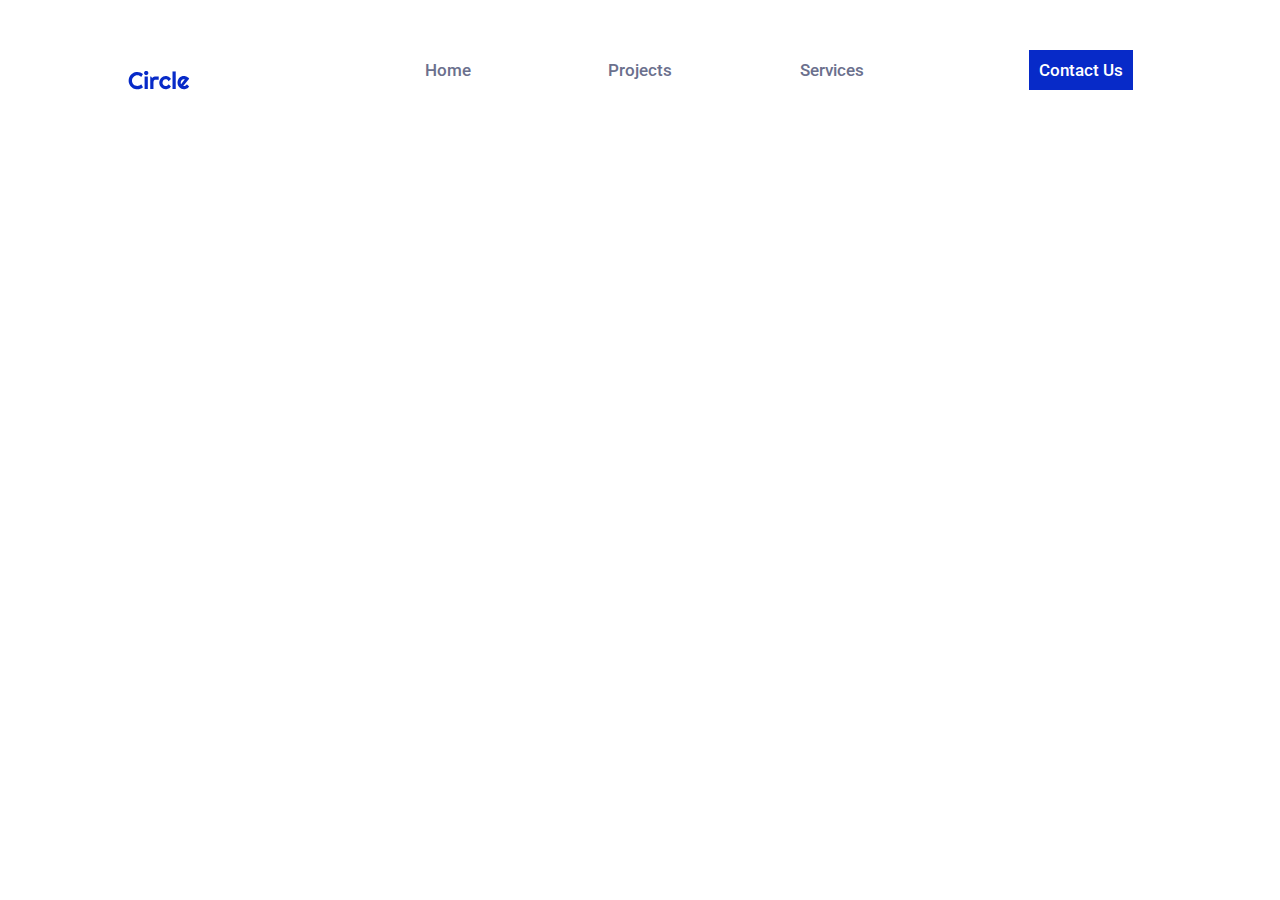
==== src/app/views/homepage.html @ c25d0486 "Header done" ====
<!DOCTYPE html>
<html lang="en">
  <head>
    <meta charset="UTF-8" />
    <meta name="viewport" content="width=device-width, initial-scale=1.0" />
    <title>Circle - Home</title>
    <link rel="stylesheet" href="../styles/homepage.css">
  </head>
  <header>
    <section id="headerSection">
        <div id="logoHeaderDiv">
            <img src="../../assets/images/logos/circle.svg"/>
        </div>
        <div id="navbarHeaderDiv">
          <div id="homeHeaderDiv" class="headerLinks">
            <a>Home</a>
          </div>
          <div id="projectsHeaderDiv" class="headerLinks">
            <a>Projects</a>
          </div>
          <div id="servicesHeaderDiv" class="headerLinks">
            <a>Services</a>
          </div>
        </div>
        <div id="linkHeaderDiv">
          <div id="contactUsHeaderDiv">
            <div id="contacUsHeaderArticle">
              <a>Contact Us</a>
            </div>
          </div>
        </div>
    </div>
  </header>
  <body>

  </body>
</html>
---- src/app/styles/homepage.css ----
@import url('https://fonts.googleapis.com/css?family=Roboto+Condensed:700|Roboto:100,300,700');

html,
body {
    margin: 0;
    padding: 0;
}

h1 {
    font-family: "Roboto";
    font-size: 60px;
    color: rgb(0, 0, 0);
    font-weight: bold;
}

h2 {
    font-family: "Roboto";
    font-size: 50px;
    color: rgb(0, 0, 0);
    font-weight: bold;
}

h3 {   
    font-family: "Roboto";
    font-size: 40px;
    color: rgb(0, 0, 0);
    font-weight: bold;
}

h4 {   
    font-family: "Roboto";
    font-size: 24px;
    color: rgb(0, 0, 0);
    font-weight: bold;
}




/* Header */

#headerSection {
    display: grid;
    grid-template-columns: 10vw 20vw 40vw 20vw 10vw;
    grid-auto-rows: minmax(10vh, auto);
}

#logoHeaderDiv {
    grid-column: 2/3;
    grid-row: 1;

    display: grid;
    justify-content: start;
    align-content: end;

}

#navbarHeaderDiv {
    grid-column: 3/4;
    grid-row: 1;

    display: grid;
    grid-template-columns: 10vw 5vw 10vw 5vw 10vw; 
    grid-auto-rows: minmax(auto,auto);
    
    padding-bottom: 10px;
}


#homeHeaderDiv {
    grid-column: 1/2;
    grid-row: 1;

    display: flex;
    justify-content: center;
    align-items: flex-end;
}

#projectsHeaderDiv {
    grid-column: 3/4;
    grid-row: 1;

    display: flex;
    justify-content: center;
    align-items: flex-end;
}

#servicesHeaderDiv {
    grid-column: 5/6;
    grid-row: 1;

    display: flex;
    justify-content: center;
    align-items: flex-end;
}

.headerLinks {
    font-family: 'Roboto';
    font-weight: 500;
    font-size: 17px;
    color: #6B708D;
}

#linkHeaderDiv {
    grid-column: 4/5;
    grid-row: 1;

    display: grid;
}

#contactUsHeaderDiv {
    grid-column: 4/5;
    grid-row: 1;

    display: flex;
    justify-content: center;
    align-items: flex-end;
    
    font-family: 'Roboto';
    font-weight: 500;
    font-size: 17px;
    color: white;    
}

#contacUsHeaderArticle {
    background-color: #072AC8;
    border: #072AC8 10px solid;
}
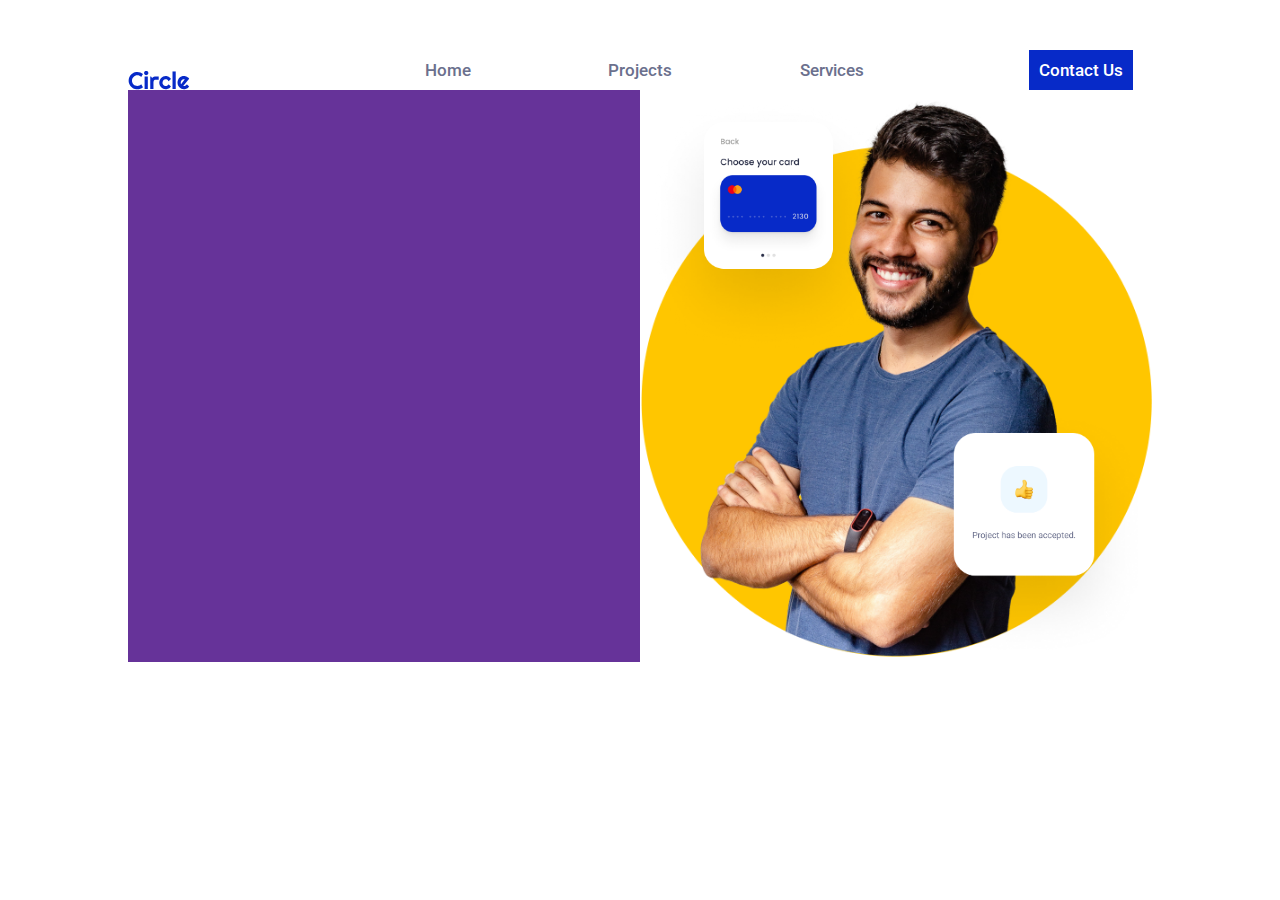
==== commit 547e4ffc: "HeroImages added" ====
--- a/src/app/views/homepage.html
+++ b/src/app/views/homepage.html
@@ -32,6 +32,16 @@
     </div>
   </header>
   <body>
+    <section id="heroSection">
+      <div id="contentHeroDiv">
+
+      </div>
+      <div id="imageHeroDiv">
+        <img id="card1Image" src="../../assets/images/hero-section/card-1.png" />
+        <img id="heroImage" src="../../assets/images/hero-section/hero-image.png" />
+        <img id="card2Image" src="../../assets/images/hero-section/card-2.png" />
+      </div>
+    </section>
 
   </body>
 </html>
--- a/src/app/styles/homepage.css
+++ b/src/app/styles/homepage.css
@@ -125,4 +125,52 @@
 #contacUsHeaderArticle {
     background-color: #072AC8;
     border: #072AC8 10px solid;
+}
+
+/* Hero Section*/
+
+#heroSection {
+    display: grid;
+    grid-template-columns: 10vw 40vw 40vw 10vw;
+    grid-row: 1;
+}
+
+#contentHeroDiv {
+    grid-column: 2/3;
+    grid-row: 1;
+
+    background-color: rebeccapurple;
+}
+
+#imageHeroDiv {
+    grid-column: 3/4;
+    grid-row: 1;
+
+    display: grid;
+
+}
+
+#card1Image {
+    grid-column: 1/2;
+    grid-row: 1;
+    
+
+    width: calc(40vw/2);
+    z-index: 0;
+}
+
+#heroImage {
+    grid-column: 1/4;
+    grid-row: 1/4;
+
+    width: 40vw;
+    z-index: -2;
+}
+
+#card2Image {
+    grid-column: 3/4;
+    grid-row: 3;
+
+    width: calc(40vw/2);
+    z-index: 1;
 }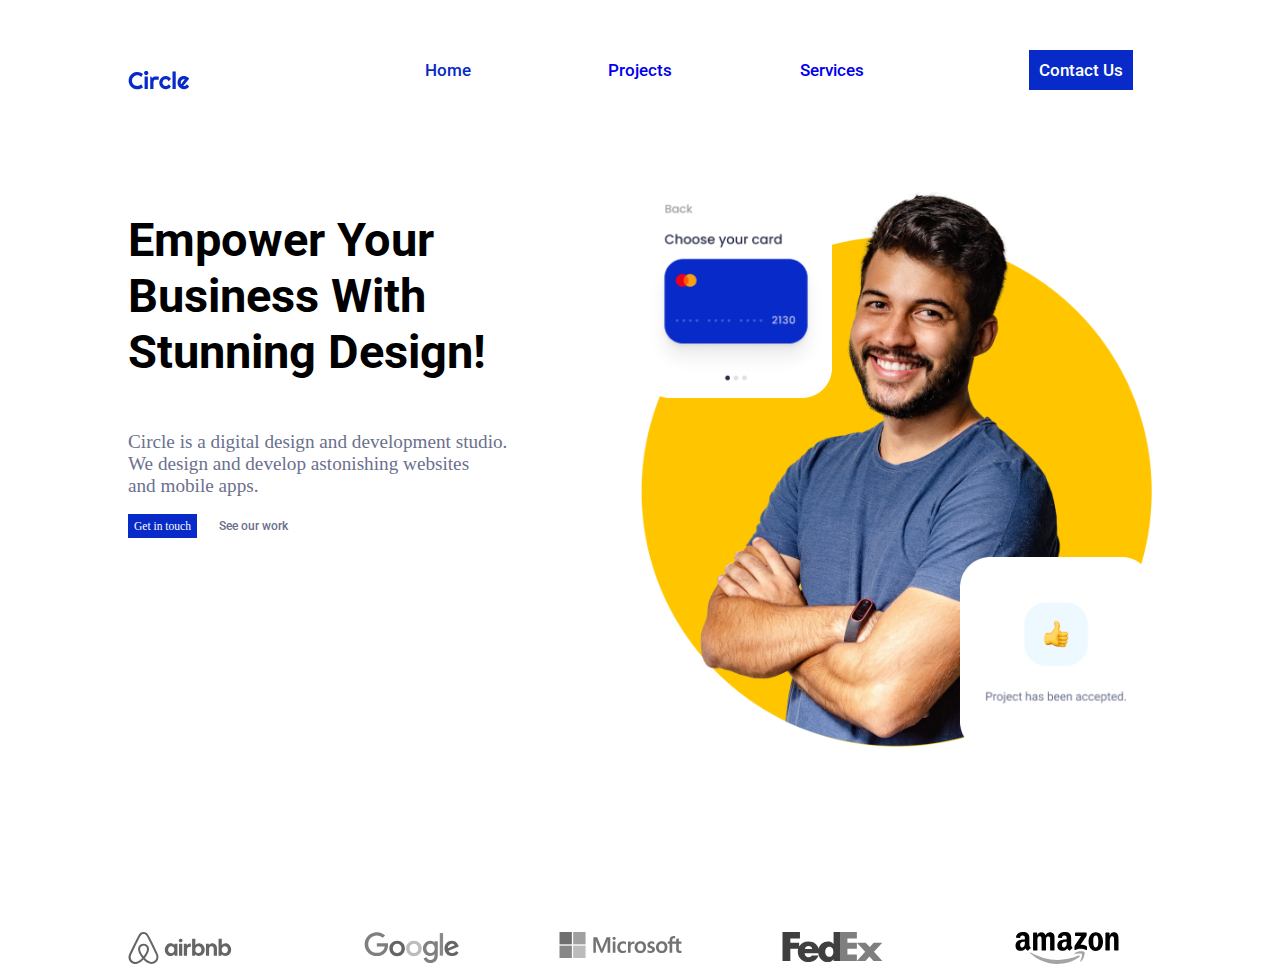
==== commit 3a6a7005: "Logos Added" ====
--- a/src/app/views/homepage.html
+++ b/src/app/views/homepage.html
@@ -12,20 +12,20 @@
             <img src="../../assets/images/logos/circle.svg"/>
         </div>
         <div id="navbarHeaderDiv">
-          <div id="homeHeaderDiv" class="headerLinks">
-            <a>Home</a>
+          <div id="homeHeaderDiv" class="headerLinks actualPage">
+            <a href="./homepage.html">Home</a>
           </div>
           <div id="projectsHeaderDiv" class="headerLinks">
-            <a>Projects</a>
+            <a href="./projectspage.html">Projects</a>
           </div>
           <div id="servicesHeaderDiv" class="headerLinks">
-            <a>Services</a>
+            <a href="./servicespage.html">Services</a>
           </div>
         </div>
         <div id="linkHeaderDiv">
           <div id="contactUsHeaderDiv">
             <div id="contacUsHeaderArticle">
-              <a>Contact Us</a>
+              <a href="./contactuspage.html">Contact Us</a>
             </div>
           </div>
         </div>
@@ -34,7 +34,16 @@
   <body>
     <section id="heroSection">
       <div id="contentHeroDiv">
-
+        <div>
+          <h1>Empower Your<br/> Business With<br/> Stunning Design!</h1>
+        </div>
+        <div id="descriptionContentDiv">
+          <p>Circle is a digital design and development studio.<br/> We design and develop astonishing websites<br/> and mobile apps.</p>
+        </div>
+        <div>
+          <a id="GetDesciptionLink">Get in touch</a>
+          <a id="WorkDescriptionLink">See our work</a>
+        </div>
       </div>
       <div id="imageHeroDiv">
         <img id="card1Image" src="../../assets/images/hero-section/card-1.png" />
@@ -42,6 +51,24 @@
         <img id="card2Image" src="../../assets/images/hero-section/card-2.png" />
       </div>
     </section>
-
+    <section id="CompaniesSection">
+      <div id="CompaniesDiv">
+        <div id="airbnbLogo">
+          <img src="../../assets/images/logos/airbnb-logo.svg">
+        </div>
+        <div id="googleLogo">
+          <img src="../../assets/images/logos/google-logo.svg">
+        </div>
+        <div id="microsoftLogo">
+          <img src="../../assets/images/logos/microsoft-logo.svg">
+        </div>
+        <div id="fedexLogo">
+          <img src="../../assets/images/logos/fedex-logo.svg">
+        </div>
+        <div id="amazonLogo">
+          <img src="../../assets/images/logos/amazon-logo.svg">
+        </div>
+      </div>
+    </section>
   </body>
 </html>
--- a/src/app/styles/homepage.css
+++ b/src/app/styles/homepage.css
@@ -8,7 +8,7 @@
 
 h1 {
     font-family: "Roboto";
-    font-size: 60px;
+    font-size: 3.7vw;
     color: rgb(0, 0, 0);
     font-weight: bold;
 }
@@ -33,8 +33,6 @@
     color: rgb(0, 0, 0);
     font-weight: bold;
 }
-
-
 
 
 /* Header */
@@ -43,6 +41,10 @@
     display: grid;
     grid-template-columns: 10vw 20vw 40vw 20vw 10vw;
     grid-auto-rows: minmax(10vh, auto);
+
+    position: fixed;
+    z-index: 1;
+    background-color: white;
 }
 
 #logoHeaderDiv {
@@ -64,6 +66,10 @@
     grid-auto-rows: minmax(auto,auto);
     
     padding-bottom: 10px;
+}
+
+#navbarHeaderDiv div a {
+    text-decoration: none;
 }
 
 
@@ -125,6 +131,19 @@
 #contacUsHeaderArticle {
     background-color: #072AC8;
     border: #072AC8 10px solid;
+    color: white;
+}
+
+#contacUsHeaderArticle a {
+    color: white;
+    text-decoration: none;
+}
+
+.actualPage a{
+    font-family: 'Roboto';
+    font-weight: 500;
+    font-size: 17px;
+    color: rgba(7, 42, 200, 1);
 }
 
 /* Hero Section*/
@@ -133,13 +152,42 @@
     display: grid;
     grid-template-columns: 10vw 40vw 40vw 10vw;
     grid-row: 1;
-}
+
+    padding-top: 20vh;
+}
+
 
 #contentHeroDiv {
     grid-column: 2/3;
     grid-row: 1;
 
-    background-color: rebeccapurple;
+    
+    display: flex;
+    flex-direction: column;
+}
+
+#descriptionContentDiv {
+    font-family: "Roboto Regular";
+    font-size: 1.5vw;
+    font-weight: 400;
+    text-align: left;
+    color: rgba(107, 112, 141, 1);
+
+}
+
+#GetDesciptionLink {
+    background-color: #072AC8;
+    border: #072AC8 0.5vw solid;
+    color: white;
+    margin-right: 1.4vw;
+    font-size: 0.9vw;
+}
+
+#WorkDescriptionLink {
+    font-family: 'Roboto';
+    font-weight: 500;
+    font-size: 0.9vw;
+    color: rgba(107, 112, 141, 1)
 }
 
 #imageHeroDiv {
@@ -154,8 +202,7 @@
     grid-column: 1/2;
     grid-row: 1;
     
-
-    width: calc(40vw/2);
+    width: 15vw;
     z-index: 0;
 }
 
@@ -171,6 +218,67 @@
     grid-column: 3/4;
     grid-row: 3;
 
-    width: calc(40vw/2);
+    width: 15vw;
     z-index: 1;
+}
+
+/* Companies Section */
+
+#CompaniesSection {
+    display: grid;
+    grid-row: 1;
+    grid-template-columns: 10vw 80vw 10vw;
+    margin-top: 20vh;
+}
+
+#CompaniesDiv {
+    display: grid;
+    grid-row: 1;
+    grid-column: 2;
+    grid-template-columns: repeat(20,1fr);
+}
+
+#airbnbLogo {
+    grid-column: 1;
+    filter: grayscale(100%);
+}
+
+#airbnbLogo:hover {
+    filter: grayscale(0);
+}
+
+#googleLogo {
+    grid-column: 6;
+    filter: grayscale(100%);
+}
+
+#googleLogo:hover {
+    filter: grayscale(0);
+}
+
+#microsoftLogo {
+    grid-column: 10;
+    filter: grayscale(100%);
+}
+
+#microsoftLogo:hover {
+    filter: grayscale(0);
+}
+
+#fedexLogo {
+    grid-column: 14;
+    filter: grayscale(100%);
+}
+
+#fedexLogo:hover {
+    filter: grayscale(0);
+}
+
+#amazonLogo {
+    grid-column: 19;
+    filter: grayscale(100%);
+}
+
+#amazonLogo:hover {
+    filter: grayscale(0);
 }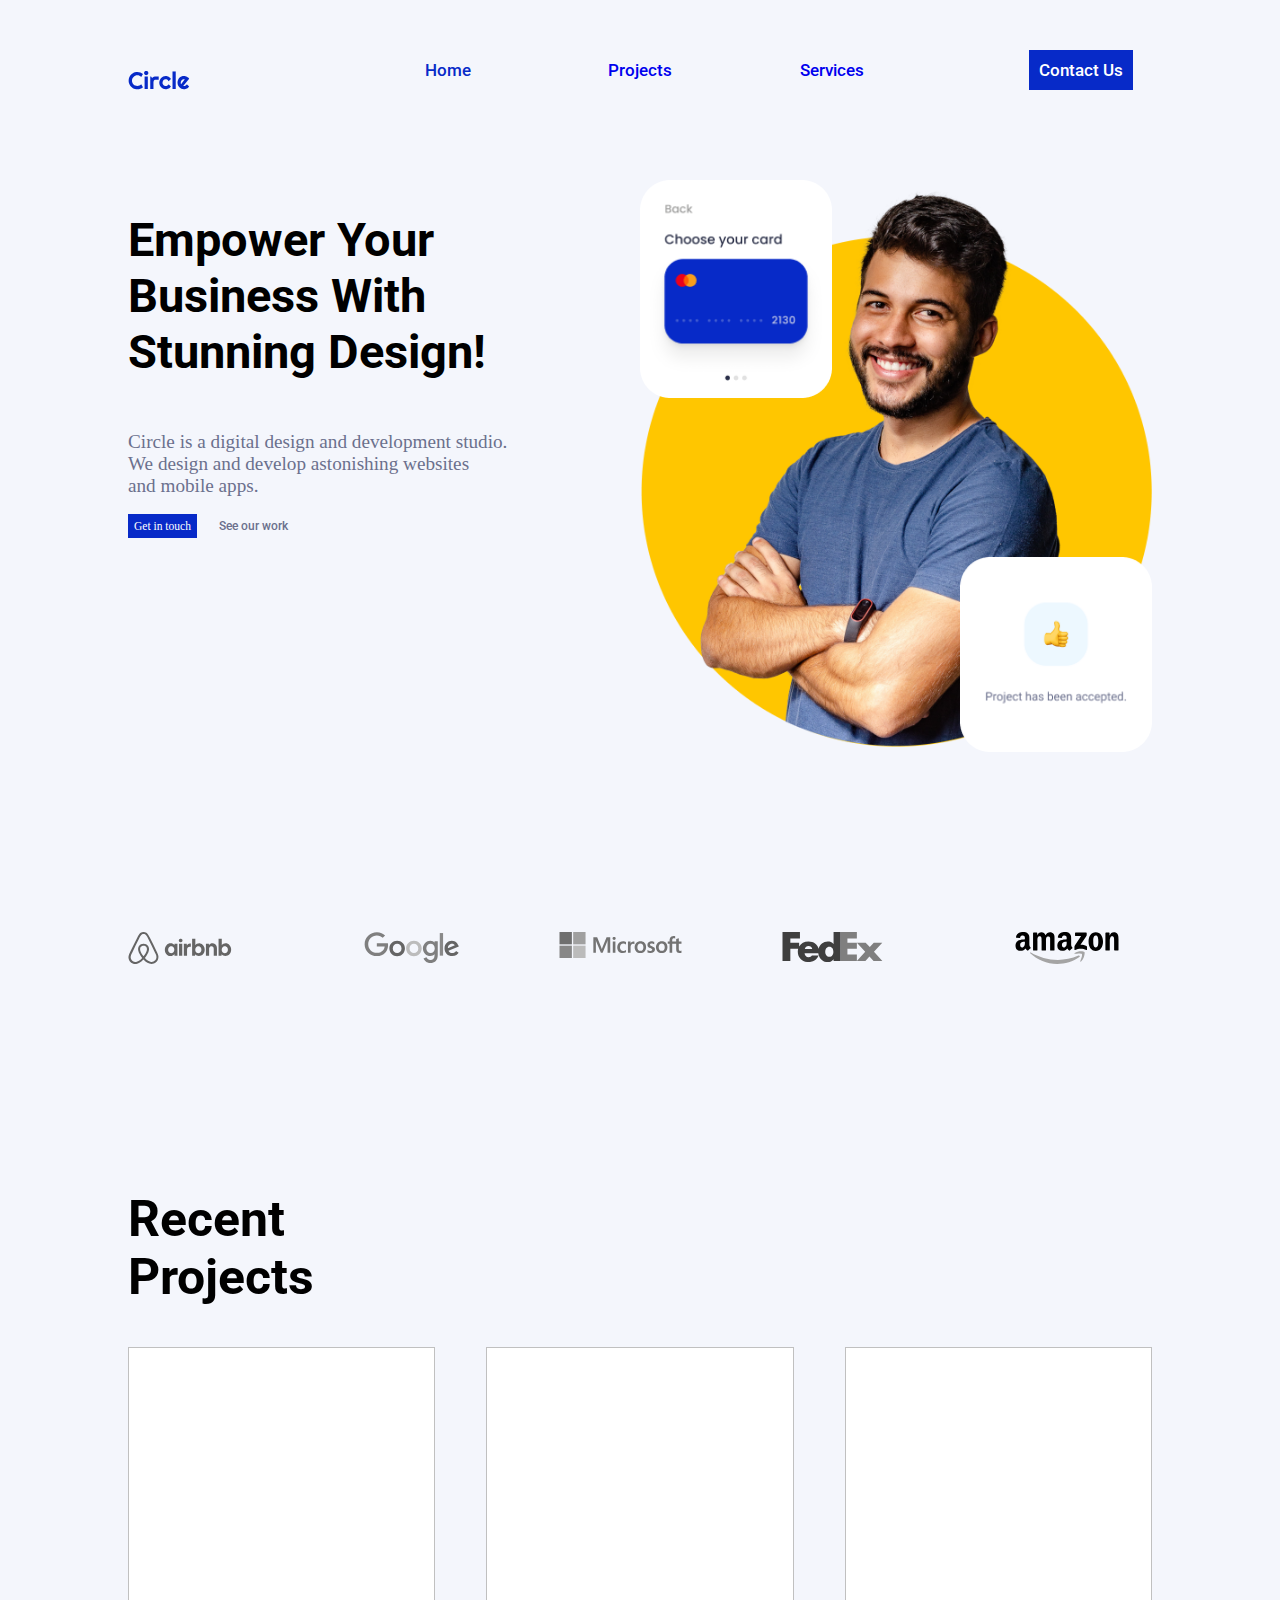
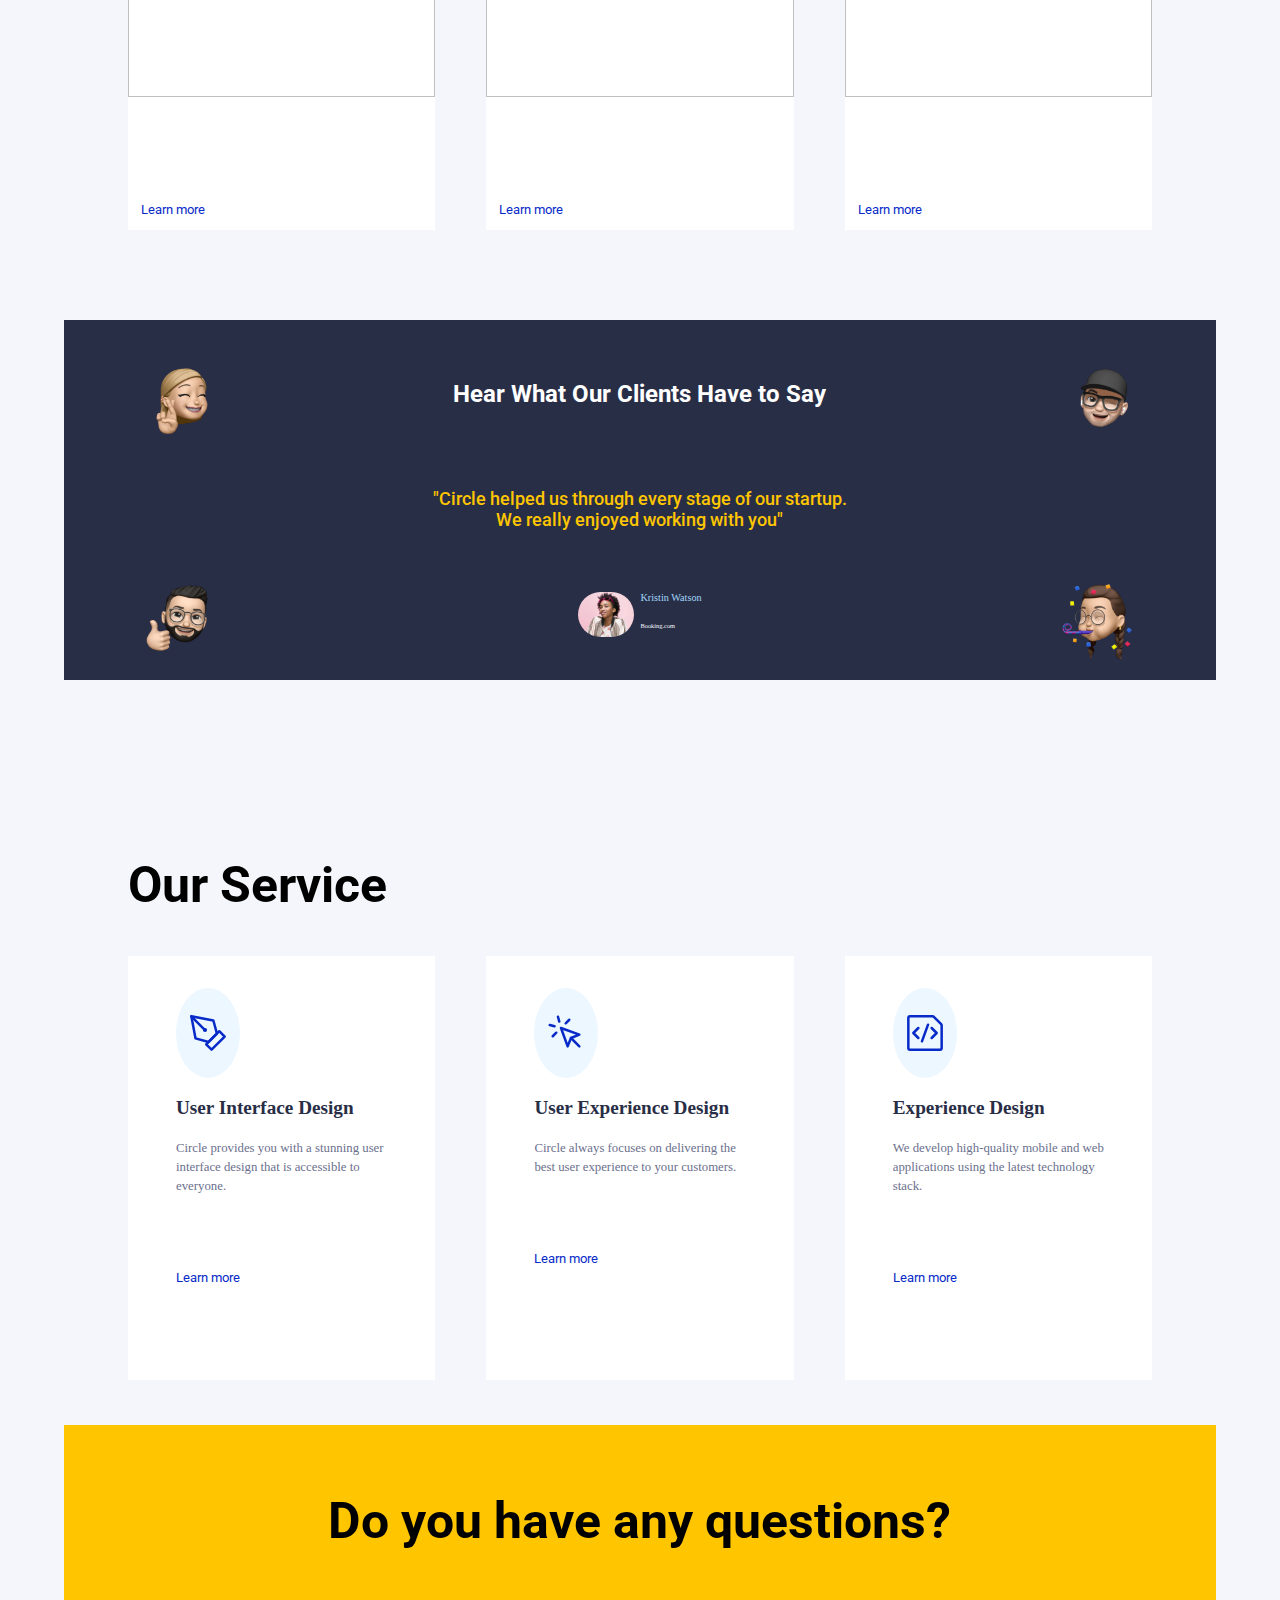
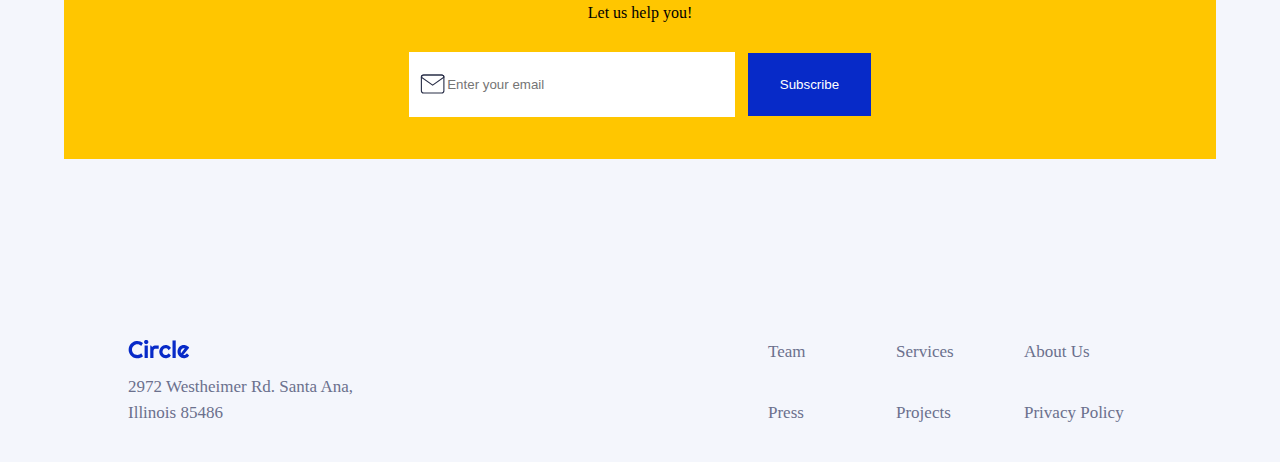
==== commit d5987efc: "done" ====
--- a/src/app/views/homepage.html
+++ b/src/app/views/homepage.html
@@ -31,7 +31,7 @@
         </div>
     </div>
   </header>
-  <body>
+  <body onload="ChargeProjects()">
     <section id="heroSection">
       <div id="contentHeroDiv">
         <div>
@@ -70,5 +70,170 @@
         </div>
       </div>
     </section>
+    <section id="RecentProjectsSection">
+      <div id="RecentProjectsTitle">
+        <h2>Recent Projects</h2>
+      </div>
+      <div id="project1div">
+        <img id="project1image">
+        <div id="infoProject1div">
+          <h4 id="titleProject1"></h4>
+          <a id="contentProject1"></a>
+          <a class="serviceLearnMore">Learn more</a>
+        </div>
+      </div>
+      <div id="project2div">
+        <img id="project2image">
+        <div id="infoProject2div">
+          <h4 id="titleProject2"></h4>
+          <a id="contentProject2"></a>
+          <a class="serviceLearnMore">Learn more</a>
+        </div>
+      </div>
+      <div id="project3div">
+        <img id="project3image">
+        <div id="infoProject3div">
+          <h4 id="titleProject3"></h4>
+          <a id="contentProject3"></a>
+          <a class="serviceLearnMore">Learn more</a>
+        </div>
+      </div>
+    </section>
+    <section id="TestimonialSection">
+      <div id="TestimonialDiv">
+        <div id="TestimonialTitleDiv">
+          <div>
+            <img src="../../assets/images/testimonial-section/memoji-1.png">
+          </div>
+          <div>
+            <h3>Hear What Our Clients Have to Say</h3>
+          </div>
+          <div>
+            <img src="../../assets/images/testimonial-section/memoji-2.png">
+          </div>
+        </div>
+        <div id="TestimonialSubTitleDiv">
+          <div>
+            <a>"Circle helped us through every stage of our startup. <br>We really enjoyed working with you"</a>
+          </div>
+        </div>
+        <div id="TestimonialUserDiv">
+          <div>
+            <img src="../../assets/images/testimonial-section/memoji-3.png">
+          </div>
+          <div id="userInfoDiv">
+            <div>
+              <div id="userInfoImageDiv">
+                <img src="../../assets/images/testimonial-section/profile.png">
+              </div>
+              <div id="userInfoNameDiv">
+                <a>Kristin Watson</a>
+              </div>
+              <div id="userInfoPageDiv">
+                <a>Booking.com</a>
+              </div>
+            </div>
+          </div>
+          <div>
+            <img src="../../assets/images/testimonial-section/memoji-4.png">
+          </div>
+        </div>
+      </div>
+    </section>
+    <section id="ourServicesSection">
+      <div id="ourProjectsTitle">
+        <h2>Our Service</h2>
+      </div>
+      <div id="interfaceServiceDiv">
+        <div class="serviceImageDiv">
+            <img id="interfaceServiceImage" src="../../assets/images/services-section/icons/1.svg" />
+        </div>
+        <div>
+          <p class="serviceTitle">User Interface Design</p>
+        </div>
+        <div>
+          <a class="serviceText">Circle provides you with a stunning user interface design that is accessible to everyone.</a>
+        </div>
+        <div class="serviceLearnMoreDiv">
+          <a class="serviceLearnMore">Learn more</a>
+        </div>
+      </div>
+      <div id="experienceServiceDiv">
+        <div class="serviceImageDiv">
+          <img id="experienceServiceImage" src="../../assets/images/services-section/icons/2.svg" />
+        </div>
+        <div>
+          <p class="serviceTitle">User Experience Design</p>
+        </div>
+        <div>
+          <a class="serviceText">Circle always focuses on delivering the best user experience to your customers.</a>
+        </div>
+        <div class="serviceLearnMoreDiv">
+          <a class="serviceLearnMore">Learn more</a>
+        </div>
+      </div>
+      <div id="developmentServiceDiv">
+        <div class="serviceImageDiv">
+          <img id="developmentServiceImage" src="../../assets/images/services-section/icons/3.svg" />
+        </div>
+        <div>
+          <p class="serviceTitle">Experience Design</p>
+        </div>
+        <div>
+          <a class="serviceText">We develop high-quality mobile and web applications using the latest technology stack.</a>
+        </div>
+        <div class="serviceLearnMoreDiv">
+          <a class="serviceLearnMore">Learn more</a>
+        </div>
+      </div>
+      </div>
+    </section>
+    <section id="questionSection">
+      <div id="contentQuestionDiv">
+        <div id="questionTitleDiv">
+          <h2>Do you have any questions?</h2>
+        </div>
+        <div id="questionSubTitleDiv">
+          <a>Let us help you!</a>
+        </div>
+        <div id="questionMailDiv">
+          <div>
+            <img id="mailIcon" src="../../assets/images/newsletter/icon/mail.svg">
+            <input id="subscribeQuestionInput" placeholder="Enter your email" type="text" >
+            <button id="subscribeQuestionButton">Subscribe</button>
+          </div>
+        </div>
+      </div>
+    </section>
+    <footer>
+      <section id="footerSection">
+        <div id="logoFooterDiv">
+          <img src="../../assets/images/logos/circle.svg">
+        </div>
+        <div id="teamFooterDiv">
+          <a>Team</a>
+        </div>
+        <div id="servicesFooterDiv">
+          <a>Services</a>
+        </div>
+        <div id="aboutUsFooterDiv">
+          <a>About Us</a>
+        </div>
+        <div id="locationFooterDiv">
+          <a>2972 Westheimer Rd. Santa Ana,<br>Illinois 85486</a>
+        </div>
+        <div id="pressFooterDiv">
+          <a>Press</a>
+        </div>
+        <div id="projectsFooterDiv">
+          <a>Projects</a>
+        </div>
+        <div id="policyFooterDiv">
+          <a>Privacy Policy</a>
+        </div>
+      </section>
+    </footer>
   </body>
 </html>
+
+<script src="../services/index.js"></script>--- a/src/app/styles/homepage.css
+++ b/src/app/styles/homepage.css
@@ -4,6 +4,7 @@
 body {
     margin: 0;
     padding: 0;
+    background: rgba(244, 246, 252, 1);
 }
 
 h1 {
@@ -22,7 +23,7 @@
 
 h3 {   
     font-family: "Roboto";
-    font-size: 40px;
+    font-size: 1.5rem;
     color: rgb(0, 0, 0);
     font-weight: bold;
 }
@@ -43,8 +44,10 @@
     grid-auto-rows: minmax(10vh, auto);
 
     position: fixed;
-    z-index: 1;
-    background-color: white;
+    z-index: 2;
+    background: rgba(244, 246, 252, 1);
+
+    padding-bottom: 5vh;
 }
 
 #logoHeaderDiv {
@@ -134,6 +137,14 @@
     color: white;
 }
 
+@media screen and (max-width: 750px) {
+    #contacUsHeaderArticle {
+        background-color: #072AC8;
+        border: #072AC8 3px solid;
+        color: white;
+    }
+}
+
 #contacUsHeaderArticle a {
     color: white;
     text-decoration: none;
@@ -195,7 +206,7 @@
     grid-row: 1;
 
     display: grid;
-
+    
 }
 
 #card1Image {
@@ -203,7 +214,17 @@
     grid-row: 1;
     
     width: 15vw;
-    z-index: 0;
+    z-index: 1;
+
+    animation: identifier1 20s infinite;
+}
+
+@keyframes identifier1 {
+    0%   {    grid-column: 1/2; grid-row: 1; }
+    25%  {    grid-column: 1/2; grid-row: 3; }
+    50%  {    grid-column: 3/4; grid-row: 3; }
+    75%  {    grid-column: 3/4; grid-row: 1; }
+    100% {    grid-column: 1/2; grid-row: 1; }
 }
 
 #heroImage {
@@ -211,7 +232,7 @@
     grid-row: 1/4;
 
     width: 40vw;
-    z-index: -2;
+    z-index: 0;
 }
 
 #card2Image {
@@ -220,6 +241,15 @@
 
     width: 15vw;
     z-index: 1;
+    animation: identifier2 20s infinite;
+}
+
+@keyframes identifier2 {
+    0% {    grid-column: 3/4; grid-row: 3; }
+    25% {    grid-column: 3/4; grid-row: 1; }
+    50% {    grid-column: 1/2; grid-row: 1; }
+    75% {    grid-column: 1/2; grid-row: 3; }
+    100% {    grid-column: 3/4; grid-row: 3; }
 }
 
 /* Companies Section */
@@ -228,7 +258,7 @@
     display: grid;
     grid-row: 1;
     grid-template-columns: 10vw 80vw 10vw;
-    margin-top: 20vh;
+    margin: 20vh 0 20vh;
 }
 
 #CompaniesDiv {
@@ -281,4 +311,582 @@
 
 #amazonLogo:hover {
     filter: grayscale(0);
+}
+
+@media screen and (max-width: 750px) {
+    #CompaniesDiv {
+        row-gap: 20px;
+    }
+    #airbnbLogo {
+        grid-column: 1;
+        filter: grayscale(100%);
+    }
+
+    #googleLogo {
+        grid-column: 14;
+        filter: grayscale(100%);
+    }
+
+    #microsoftLogo {
+        grid-column: 1;
+        grid-row: 3;
+        filter: grayscale(100%);
+    }
+
+    #fedexLogo {
+        grid-column: 14;
+        grid-row: 3;
+        filter: grayscale(100%);
+    }
+}
+
+/* Recent Projects */
+
+#RecentProjectsSection {
+    display: grid;
+    grid-row: 1;
+    grid-template-columns: 10vw 24vw 4vw 24vw 4vw 24vw 10vw;
+    margin-bottom: 10vh;
+}
+
+#RecentProjectsSection img {
+    height: 350px;
+}
+
+#RecentProjectsSection h4 {
+    margin-bottom: 10px;
+}
+
+
+
+#RecentProjectsTitle {
+    grid-column: 2;
+}
+
+@media screen and (max-width: 750px) {
+
+}
+
+#project1div {
+    display: flex;
+    flex-direction: column;
+
+    grid-row: 2;
+    grid-column: 2;
+
+    background-color: white;
+}
+
+
+#infoProject1div {
+    display: flex;
+    flex-direction: column;
+
+    padding: 1vw;
+}
+
+#contentProject1 {
+    margin-bottom: 50px;
+
+    font-family: 'Roboto Regular';
+    font-weight: 400;
+    color: rgba(107, 112, 141, 1);
+}
+
+#project2div {
+    display: flex;
+    flex-direction: column;
+
+    grid-row: 2;
+    grid-column: 4;
+
+    background-color: white;
+}
+
+
+
+#infoProject2div {
+    display: flex;
+    flex-direction: column;
+
+    padding: 1vw;
+}
+
+#contentProject2 {
+    margin-bottom: 50px;
+
+    font-family: 'Roboto Regular';
+    font-weight: 400;
+    color: rgba(107, 112, 141, 1);
+}
+#project3div {
+    display: flex;
+    flex-direction: column;
+
+    grid-row: 2;
+    grid-column: 6;
+
+    background-color: white;
+}
+
+@media screen and (max-width: 750px) {
+
+    #project1div {
+        grid-row: 2;
+        grid-column: 2/7;
+    }
+
+    #project2div, #project3div {
+        display: none;
+    }
+}
+
+#infoProject3div {
+    display: flex;
+    flex-direction: column;
+
+    padding: 1vw;
+}
+
+#contentProject3 {
+    margin-bottom: 50px;
+
+    font-family: 'Roboto Regular';
+    font-weight: 400;
+    color: rgba(107, 112, 141, 1);
+}
+
+/* Testimonial Section */
+
+#TestimonialSection {
+    display: grid;
+    grid-row: 1;
+    grid-template-columns: 5vw 90vw 5vw;
+}
+
+#TestimonialDiv {
+    grid-column: 2;
+    background: rgba(41, 46, 71, 1);
+
+    display: flex;
+    flex-direction: column;
+    
+}
+
+#TestimonialDiv > div {
+    height: 12vh;
+    display: grid;
+    grid-template-columns: 1fr 3fr 1fr;
+}
+
+#TestimonialDiv > div > div {
+    height: 10vh;
+}
+
+#TestimonialDiv > div > div > img { 
+    object-fit: contain;
+    width: 100%;
+    height: 100%;
+}
+
+#TestimonialTitleDiv {
+    text-align: center;
+    margin-top: 4vh;
+}
+
+#TestimonialTitleDiv h3 {
+    color: white;
+    justify-content: end;
+}
+
+
+#TestimonialSubTitleDiv > div {
+    color: rgba(255, 198, 0, 1);
+
+    grid-column: 2;
+    text-align: center;
+    
+    font-size: 1.4vw;
+    font-family: 'Roboto';
+    font-weight: 500;
+
+    display: flex;
+    justify-content: center;
+    align-items: center;
+}
+
+
+#userInfoDiv {
+    display: flex;
+    justify-content: center;
+    align-items: center;
+}
+#userInfoDiv > div{
+    display: grid;
+    grid-template-columns: auto;
+    grid-gap: 0.5vw;
+}
+
+#userInfoImageDiv {
+    grid-row: 1/3;
+    grid-column: 1;
+}
+
+#userInfoImageDiv > img {
+    height: 5vh;
+    border-radius: 50px;
+}
+
+#userInfoNameDiv {
+    grid-row: 1;
+    grid-column: 2/3;
+    color: rgba(162, 214, 249, 1);
+    font-size: .8vw;
+}
+
+#userInfoPageDiv {
+    grid-row: 2;
+    grid-column: 2/3;
+    color: rgba(244, 246, 252, 1);
+    font-size: 0.5vw;
+}
+
+
+/* Our Services */
+
+#ourServicesSection {
+    display: grid;
+    grid-template-columns: 10vw 24vw 4vw 24vw 4vw 24vw 10vw;
+    grid-row: 1;
+
+    padding-top: 15vh;
+}
+
+#ourProjectsTitle {
+    grid-column: 2;
+}
+
+#interfaceServiceDiv {
+    grid-row: 2;
+    grid-column: 2/3;
+
+    background: rgba(255, 255, 255, 1);
+
+    display: flex;
+    flex-direction: column;
+    
+    padding: 2em 3em;
+    height: 40vh;
+}
+
+.serviceImageDiv {
+    display: grid;
+    align-items: center;
+    justify-content: center;
+    
+    background: rgba(236, 247, 255, 1);
+
+    border-radius: 50%;
+    width: 5vw;
+    height: 10vh;
+}
+
+#experienceServiceDiv {
+    grid-row: 2;
+    grid-column: 4/5;
+
+    background: rgba(255, 255, 255, 1);
+
+    display: flex;
+    flex-direction: column;
+
+    padding: 2em 3em;
+    height: 40vh;
+}
+
+#developmentServiceDiv {
+    grid-row: 2;
+    grid-column: 6/7;
+
+    background: rgba(255, 255, 255, 1);
+
+    display: flex;
+    flex-direction: column;
+
+    padding: 2em 3em;
+    height: 40vh;
+}
+
+.serviceTitle {
+    font-family: 'Roboto Medium';
+    font-size: 1.5vw;
+    font-weight: bold;
+    letter-spacing: 0em;
+    color: rgba(41, 46, 71, 1);
+}
+
+.serviceText {
+    font-family: 'Roboto Regular';
+    font-size: 1vw;
+    font-weight: 500;
+    line-height: 2vh;
+    letter-spacing: 0em;
+    color: rgba(107, 112, 141, 1);
+}
+
+.serviceLearnMoreDiv {
+    height: 10vh;
+    display: flex; 
+    align-items: end;
+}
+
+.serviceLearnMore {
+    font-family: 'Roboto';
+    font-size: 1vw;
+    font-weight: 400;
+    letter-spacing: 0em;
+    text-align: left;
+    color: rgba(7, 42, 200, 1);
+}
+
+@media screen and (max-width: 750px) {
+
+    #interfaceServiceDiv {
+        grid-row: 2;
+        grid-column: 2/7;
+    }
+
+    #experienceServiceDiv, #developmentServiceDiv {
+        display: none;
+    }
+}
+
+/*Question */
+
+#questionSection {
+    display: grid;
+    grid-row: 1;
+    grid-template-columns: 5vw 90vw 5vw;
+
+    margin: 5vh 0;
+}
+
+#contentQuestionDiv {
+    display: grid;
+    grid-template-columns: 0.5fr 1.5fr 0.5fr;
+    grid-column: 2;
+    background: rgba(255, 198, 0, 1);
+
+    padding: 2vw;
+    row-gap: 1vw;
+}
+
+#questionTitleDiv {
+    grid-column: 2;
+    text-align: center;
+}
+
+
+#questionSubTitleDiv {
+    grid-column: 2;
+    text-align: center;
+    margin-bottom: 2vh;
+}
+
+#questionMailDiv {
+    grid-column: 2;
+    margin-bottom: 2vh;
+    display: flex;
+    justify-content: center;
+
+    height: 7vh;
+}
+
+#questionMailDiv > div{
+    width: 70%;
+    display: flex;
+    gap: 1vw;
+    justify-content: center;
+    align-items: center;
+}
+
+#mailIcon{
+    position: absolute;
+    transform: scale(0.9) translateX(-18vw);
+}
+
+@media screen and (max-width: 750px) {
+    #mailIcon{
+        display: none;
+    }
+}
+
+
+#subscribeQuestionInput {
+    height: 100%;
+    width: 100%;
+    padding-left: 3vw;
+    border: none;
+}
+
+#subscribeQuestionButton {
+    background-color: #072AC8;
+    color: white;
+    border: #072AC8 0.5vw solid;
+    height: 100%;
+    width: 40%;
+}
+
+/* Footer */
+
+#footerSection {
+    display: grid;
+    grid-template-columns: repeat(10, 10vw);
+    grid-row: 1;
+    padding: 15vh 0 4vh;
+    row-gap: 1vh;
+}
+
+footer a:hover {
+    text-decoration: underline;
+    cursor: pointer;
+}
+
+#logoFooterDiv {
+    grid-row: 1;
+    grid-column: 2;
+}
+
+#teamFooterDiv {
+    grid-row: 1;
+    grid-column: 7;
+
+    font-family: 'Roboto Regular';
+    font-size: 1.0625rem;
+    font-weight: 400;
+    line-height: 26px;
+
+    color: rgba(107, 112, 141, 1);
+
+}
+
+#servicesFooterDiv {
+    grid-row: 1;
+    grid-column: 8;
+
+    font-family: 'Roboto Regular';
+    font-size: 1.0625rem;
+    font-weight: 400;
+    line-height: 26px;
+
+    color: rgba(107, 112, 141, 1);
+}
+
+#aboutUsFooterDiv {
+    grid-row: 1;
+    grid-column: 9;
+
+    font-family: 'Roboto Regular';
+    font-size: 1.0625rem;
+    font-weight: 400;
+    line-height: 26px;
+
+    color: rgba(107, 112, 141, 1);
+}
+
+#locationFooterDiv {
+    grid-row: 2;
+    grid-column: 2/4;
+
+    font-family: 'Roboto Regular';
+    font-size: 1.0625rem;
+    font-weight: 400;
+    line-height: 26px;
+
+    color: rgba(107, 112, 141, 1);
+}
+
+#pressFooterDiv {
+    grid-row: 2;
+    grid-column: 7;
+
+    display: flex;
+    align-items: end;
+
+    font-family: 'Roboto Regular';
+    font-size: 1.0625rem;
+    font-weight: 400;
+    line-height: 26px;
+
+    color: rgba(107, 112, 141, 1);
+}
+
+#projectsFooterDiv {
+    grid-row: 2;
+    grid-column: 8;
+
+    display: flex;
+    align-items: end;
+
+    font-family: 'Roboto Regular';
+    font-size: 1.0625rem;
+    font-weight: 400;
+    line-height: 26px;
+
+    color: rgba(107, 112, 141, 1);
+
+}
+
+#policyFooterDiv {
+    grid-row: 2;
+    grid-column: 9;
+
+    display: flex;
+    align-items: end;
+
+    font-family: 'Roboto Regular';
+    font-size: 1.0625rem;
+    font-weight: 400;
+    line-height: 26px;
+
+    color: rgba(107, 112, 141, 1);
+}
+
+
+@media screen and (max-width: 750px) {
+    #locationFooterDiv {
+        grid-row: 2;
+        grid-column: 2/6;
+    }
+
+    #policyFooterDiv {
+        grid-row: 2;
+        grid-column: 9/10;
+    }
+
+    #projectsFooterDiv {
+        grid-row: 2;
+        grid-column: 7;
+    }
+
+    #pressFooterDiv {
+        grid-row: 2;
+        grid-column: 6;
+    }
+
+    #aboutUsFooterDiv {
+        grid-row: 1;
+        grid-column: 9/11;
+        gap: 10px;
+    }
+
+    #servicesFooterDiv {
+        grid-row: 1;
+        grid-column: 7;
+    }
+
+    #teamFooterDiv {
+        grid-row: 1;
+        grid-column: 6;
+    }
 }